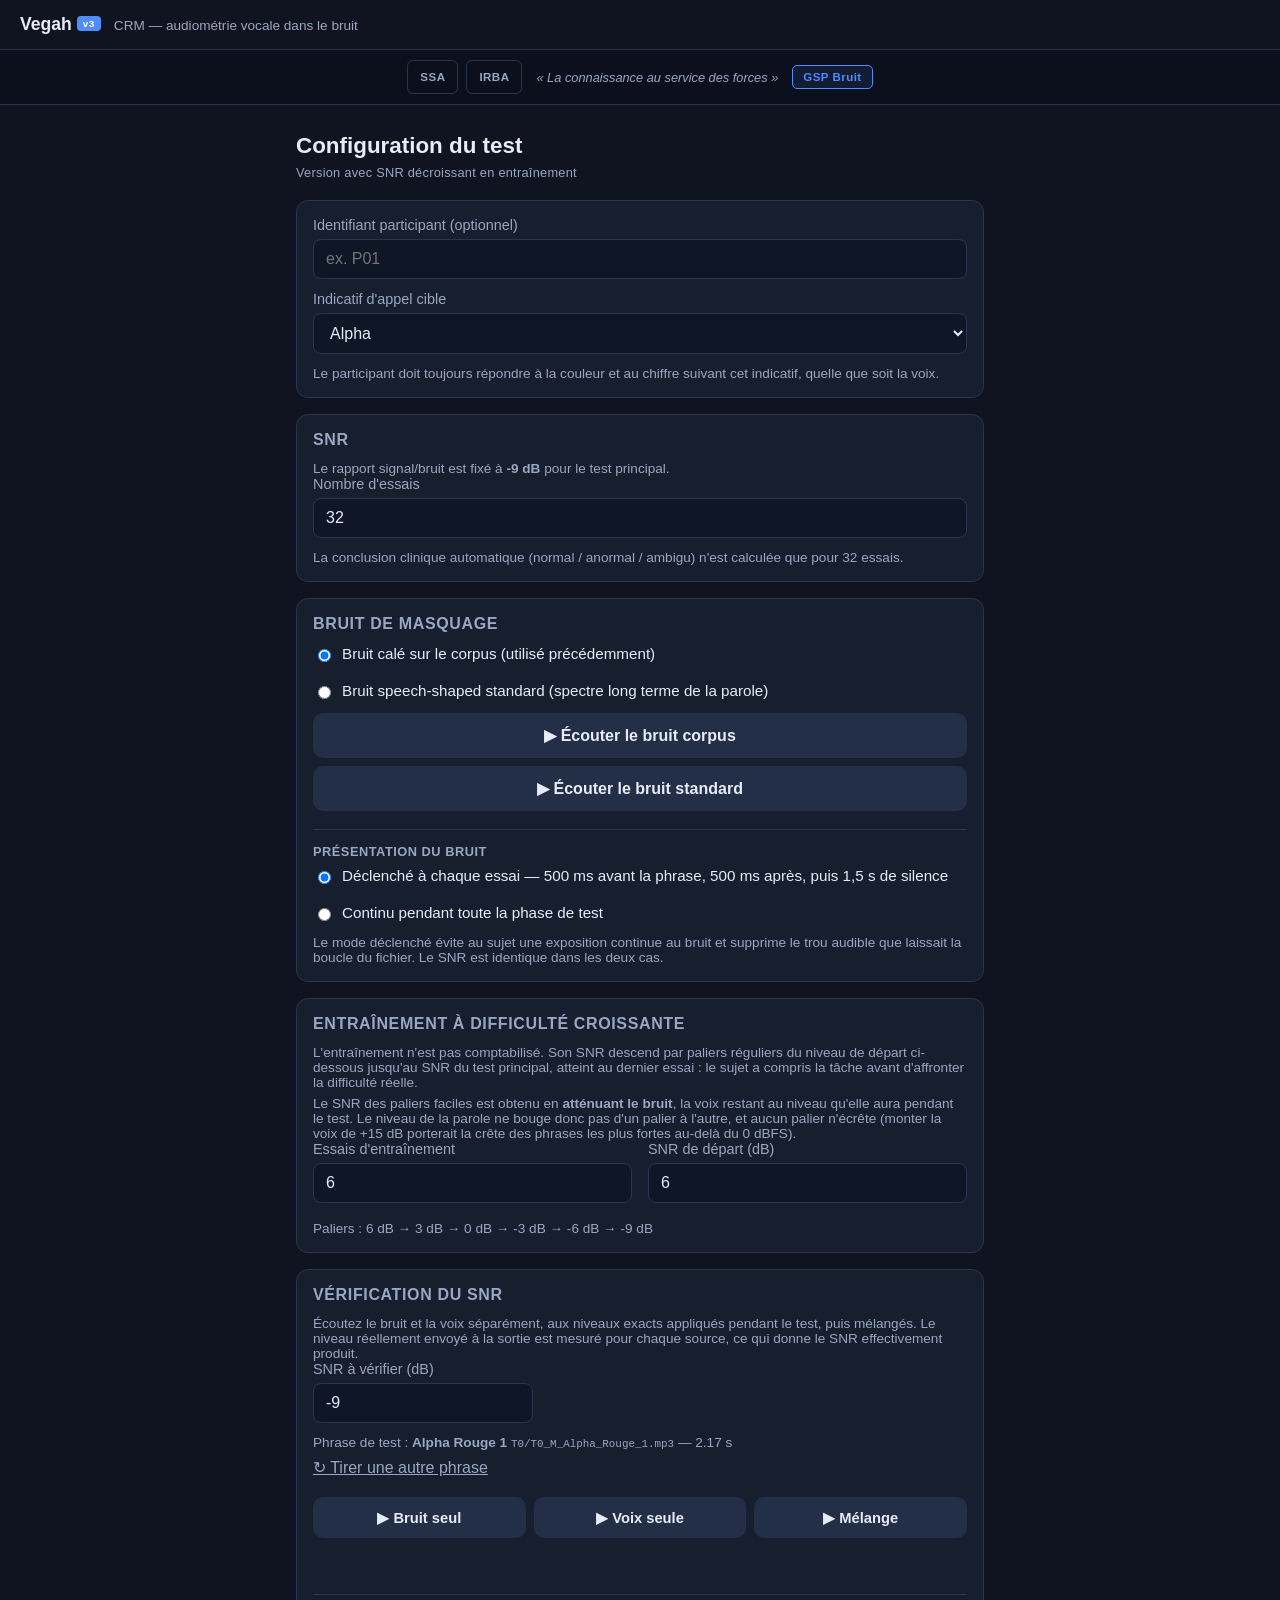
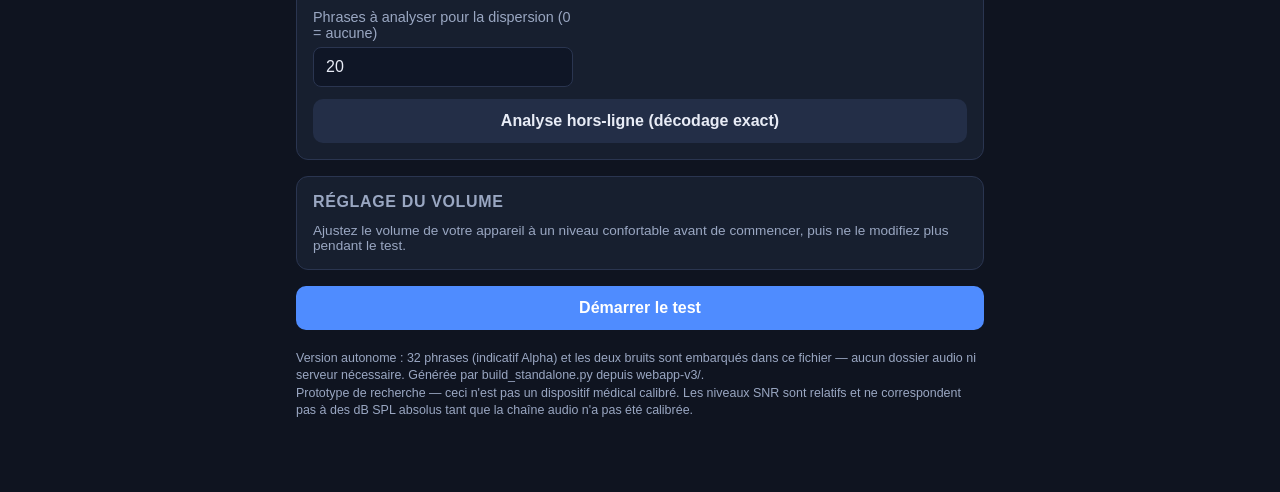
==== v3/index.html @ a7881db2 "Add files via upload" ====
<!DOCTYPE html>
<html lang="fr">
<head>
<meta charset="UTF-8">
<meta name="viewport" content="width=device-width, initial-scale=1, maximum-scale=1">
<title>Vegah v3 — Version avec SNR décroissant en entraînement — version autonome (32 phrases)</title>
<style>
:root {
  --bg: #0f1420;
  --panel: #171f2f;
  --panel-border: #2a3550;
  --text: #e8ecf6;
  --text-dim: #9aa7c2;
  --accent: #4f8cff;
  --accent-dark: #2f5fce;
  --ok: #34c77b;
  --bad: #ff5c6c;
  --warn: #f0b429;

  --c-bleu: #2f6fed;
  --c-jaune: #e8c33a;
  --c-rouge: #e0453f;
  --c-vert: #3aa85a;
}

* { box-sizing: border-box; }

body {
  margin: 0;
  font-family: -apple-system, BlinkMacSystemFont, "Segoe UI", Roboto, Helvetica, Arial, sans-serif;
  background: var(--bg);
  color: var(--text);
  min-height: 100vh;
}

.topbar {
  display: flex;
  justify-content: space-between;
  align-items: center;
  padding: 14px 20px;
  border-bottom: 1px solid var(--panel-border);
  position: sticky;
  top: 0;
  background: var(--bg);
  z-index: 10;
}

.brand { font-weight: 700; font-size: 1.1rem; }

.institution-bar {
  display: flex;
  align-items: center;
  justify-content: center;
  gap: 14px;
  padding: 10px 20px;
  border-bottom: 1px solid var(--panel-border);
  background: #0b101c;
  flex-wrap: wrap;
}
.institution-logos { display: flex; align-items: center; gap: 8px; }
.institution-logos img { height: 34px; width: auto; display: block; }
.logo-badge {
  display: inline-flex;
  align-items: center;
  justify-content: center;
  height: 34px;
  padding: 0 12px;
  border-radius: 6px;
  border: 1px solid var(--panel-border);
  color: var(--text-dim);
  font-size: 0.72rem;
  font-weight: 700;
  letter-spacing: .04em;
}
.motto {
  color: var(--text-dim);
  font-size: 0.8rem;
  font-style: italic;
}
.brand-sub { font-weight: 400; color: var(--text-dim); font-size: 0.85rem; margin-left: 8px; }
.trial-counter { color: var(--text-dim); font-variant-numeric: tabular-nums; }

#app { max-width: 720px; margin: 0 auto; padding: 20px 16px 60px; }

.screen { display: none; }
.screen.active { display: block; animation: fadein .25s ease; }
@keyframes fadein { from { opacity: 0; transform: translateY(4px);} to { opacity: 1; transform: translateY(0);} }

h1 { font-size: 1.4rem; margin: 8px 0 16px; }
h2 { font-size: 1rem; margin: 0 0 12px; color: var(--text-dim); text-transform: uppercase; letter-spacing: .04em; }

.card {
  background: var(--panel);
  border: 1px solid var(--panel-border);
  border-radius: 12px;
  padding: 16px;
  margin-bottom: 16px;
}

label {
  display: flex;
  flex-direction: column;
  gap: 6px;
  font-size: 0.9rem;
  color: var(--text-dim);
  margin-bottom: 12px;
}
label:last-child { margin-bottom: 0; }

input[type="text"], input[type="number"], select {
  background: #0f1626;
  border: 1px solid var(--panel-border);
  color: var(--text);
  border-radius: 8px;
  padding: 10px 12px;
  font-size: 1rem;
}

.radio-row { display: flex; flex-direction: column; gap: 8px; margin-bottom: 14px; }
.radio-row label { flex-direction: row; align-items: center; gap: 8px; color: var(--text); font-size: 0.95rem; }

.hint { color: var(--text-dim); font-size: 0.85rem; margin: 6px 0 0; }
.disclaimer { color: var(--text-dim); font-size: 0.78rem; margin-top: 20px; line-height: 1.4; }

button {
  font-family: inherit;
  cursor: pointer;
  border: none;
  border-radius: 10px;
  padding: 13px 20px;
  font-size: 1rem;
  font-weight: 600;
}

.btn-primary { background: var(--accent); color: white; width: 100%; }
.btn-primary:active { background: var(--accent-dark); }
.btn-secondary { background: #232e47; color: var(--text); }
.btn-link { background: none; color: var(--text-dim); font-weight: 400; text-decoration: underline; padding: 8px; }

.test-status {
  display: flex;
  justify-content: space-between;
  color: var(--text-dim);
  font-size: 0.9rem;
  margin-bottom: 24px;
}

.live-score { text-align: center; font-size: 0.85rem; color: var(--text-dim); margin-top: 6px; }
.live-score strong { color: var(--text); font-variant-numeric: tabular-nums; }

.listen-zone { display: flex; flex-direction: column; align-items: center; gap: 10px; margin: 30px 0; }
.btn-play { background: var(--accent); color: white; font-size: 1.1rem; padding: 18px 30px; border-radius: 50px; width: 100%; max-width: 320px; }
.btn-play:disabled { background: #33415e; color: var(--text-dim); }

.instruction { text-align: center; color: var(--text-dim); margin-bottom: 18px; }
.instruction strong { color: var(--text); }

.grid {
  display: grid;
  /* minmax(0, 1fr) et non 1fr : sinon la largeur minimale du contenu des
     boutons impose une grille plus large que l'écran, et la 8e colonne passe
     hors champ sur téléphone. */
  grid-template-columns: repeat(8, minmax(0, 1fr));
  gap: 8px;
  margin-bottom: 20px;
}

.grid-btn {
  aspect-ratio: 1;
  padding: 0;        /* annule le padding 13px/20px de la règle button globale */
  min-width: 0;
  border-radius: 10px;
  color: white;
  font-size: 1.2rem;
  font-weight: 700;
  display: flex;
  align-items: center;
  justify-content: center;
  opacity: 0.92;
  transition: transform .1s ease, opacity .1s ease;
}
.grid-btn:active { transform: scale(0.93); opacity: 1; }
.grid-btn:disabled { opacity: 0.35; }

.grid-btn.Bleu { background: var(--c-bleu); }
.grid-btn.Jaune { background: var(--c-jaune); color: #2a2200; }
.grid-btn.Rouge { background: var(--c-rouge); }
.grid-btn.Vert { background: var(--c-vert); }

.grid-btn.correct { outline: 3px solid var(--ok); }
.grid-btn.incorrect { outline: 3px solid var(--bad); }

.results-actions { display: flex; gap: 12px; margin: 20px 0; }
.results-actions button { flex: 1; }

.results-table { width: 100%; border-collapse: collapse; font-size: 0.82rem; margin-top: 20px; }
.results-table th, .results-table td { border-bottom: 1px solid var(--panel-border); padding: 6px 8px; text-align: left; color: var(--text-dim); }
.results-table th { color: var(--text); position: sticky; top: 48px; background: var(--bg); }

/* Sur tout écran de téléphone, la grille déborde un peu du padding de la page
   pour gagner en surface tactile, sans toucher aux marges des cartes. Le
   seuil est large : sans lui, un iPhone Pro Max (430 px) se retrouvait avec
   des boutons plus petits qu'un iPhone 15 Pro (393 px). */
@media (max-width: 560px) {
  .grid { gap: 4px; margin-left: -6px; margin-right: -6px; }
}
@media (max-width: 420px) {
  .grid-btn { font-size: 0.9rem; border-radius: 6px; }
}

/* ---------------------------------------------- vérification du SNR */
.verif-buttons {
  display: grid;
  grid-template-columns: repeat(3, 1fr);
  gap: 8px;
  margin: 12px 0 4px;
}
.verif-buttons button { padding: 12px 6px; font-size: 0.92rem; }
#btnVerifStop { display: block; margin: 0 auto; }

.verif-measure { margin-top: 14px; }
.verif-measure:empty { margin-top: 0; }
.verif-measure h3 {
  font-size: 0.8rem;
  text-transform: uppercase;
  letter-spacing: .04em;
  color: var(--text-dim);
  margin: 16px 0 6px;
}
.verif-table { width: 100%; border-collapse: collapse; font-size: 0.85rem; }
.verif-table td {
  border-bottom: 1px solid var(--panel-border);
  padding: 6px 0;
  color: var(--text-dim);
  vertical-align: top;
}
.verif-table td.num {
  text-align: right;
  color: var(--text);
  font-variant-numeric: tabular-nums;
  white-space: nowrap;
  padding-left: 10px;
}
.verif-verdict { font-size: 0.88rem; margin: 10px 0 0; }
.ok { color: var(--ok); }
.bad { color: var(--bad); }
.mono { font-family: ui-monospace, SFMono-Regular, Menlo, monospace; font-size: 0.8em; color: var(--text-dim); }
.verif-offline-controls { margin-top: 18px; border-top: 1px solid var(--panel-border); padding-top: 14px; }

/* ---------------------------------------------- page patient */
.patient-lead { font-size: 1rem; line-height: 1.5; margin: 0 0 14px; }

.callsign-badge {
  display: block;
  text-align: center;
  font-size: 2rem;
  font-weight: 800;
  letter-spacing: .12em;
  color: var(--text);
  background: #0f1626;
  border: 1px solid var(--accent);
  border-radius: 12px;
  padding: 14px 10px;
  margin: 0 0 18px;
}

.steps { margin: 0; padding-left: 20px; }
.steps li { margin-bottom: 10px; line-height: 1.45; font-size: 0.95rem; }
.steps li:last-child { margin-bottom: 0; }

.examiner-link { display: block; margin: 24px auto 0; font-size: 0.8rem; opacity: 0.6; }
.field-error {
  display: none;
  color: var(--bad);
  font-size: 0.85rem;
  margin: 4px 0 0;
}

.subhead {
  font-size: 0.8rem;
  text-transform: uppercase;
  letter-spacing: .04em;
  color: var(--text-dim);
  margin: 18px 0 8px;
  padding-top: 14px;
  border-top: 1px solid var(--panel-border);
}

/* ---------------------------------------------- message de vigilance */
.vigilance {
  background: rgba(240, 180, 41, 0.08);
  border: 1px solid rgba(240, 180, 41, 0.45);
  border-left: 4px solid var(--warn);
  border-radius: 10px;
  padding: 14px 16px;
  margin-bottom: 16px;
}
.vigilance p { margin: 0 0 8px; font-size: 0.9rem; line-height: 1.45; }
.vigilance p:last-child { margin-bottom: 0; }
.vigilance-title {
  color: var(--warn);
  font-weight: 700;
  font-size: 0.95rem !important;
}
.vigilance-title::before { content: "⚠ "; }

.vigilance .ack {
  display: flex;
  flex-direction: row;
  align-items: flex-start;
  gap: 10px;
  margin: 14px 0 0;
  padding-top: 12px;
  border-top: 1px solid rgba(240, 180, 41, 0.3);
  color: var(--text);
  font-size: 0.9rem;
  line-height: 1.45;
  cursor: pointer;
}
.vigilance .ack input[type="checkbox"] {
  width: 20px;
  height: 20px;
  margin: 1px 0 0;
  accent-color: var(--warn);
  flex: 0 0 auto;
  cursor: pointer;
}
.vigilance .field-error { margin-top: 8px; }

.gsp-badge {
  display: inline-flex;
  align-items: center;
  height: 24px;
  padding: 0 10px;
  border-radius: 5px;
  border: 1px solid var(--accent);
  color: var(--accent);
  background: rgba(79, 140, 255, 0.10);
  font-size: 0.72rem;
  font-weight: 700;
  letter-spacing: .04em;
  white-space: nowrap;
}

/* le graphique et le tableau de résultats ne doivent jamais élargir la page */
#resultsChart { max-width: 100%; height: auto; }

.table-scroll {
  overflow-x: auto;
  -webkit-overflow-scrolling: touch;
  margin-top: 20px;
}
.table-scroll .results-table { margin-top: 0; }

/* Page patient : ni le SNR ni le score en cours ne sont montrés au sujet */
body[data-hide-parameters] #snrLabel,
body[data-hide-parameters] #liveScore { display: none; }
body[data-hide-parameters] .test-status { justify-content: center; }

/* ---------------------------------------------- entraînement à difficulté croissante (v3) */
.version-badge {
  display: inline-block;
  font-size: 0.62rem;
  font-weight: 700;
  letter-spacing: 0.06em;
  padding: 2px 6px;
  border-radius: 4px;
  background: var(--accent);
  color: #fff;
  vertical-align: 3px;
}

/* Jauge de progression de l'entraînement : une pastille par palier de SNR,
   remplies jusqu'au palier en cours. Visible aussi côté patient — elle
   annonce que ça se durcit sans révéler le SNR. */
.practice-meter {
  display: flex;
  align-items: center;
  justify-content: center;
  gap: 6px;
  margin: -14px 0 22px;
}
.pm-dot {
  width: 9px;
  height: 9px;
  border-radius: 50%;
  border: 1px solid var(--text-dim);
  opacity: 0.5;
}
.pm-dot.on { background: var(--accent); border-color: var(--accent); opacity: 1; }
.pm-label {
  margin-left: 6px;
  font-size: 0.75rem;
  color: var(--text-dim);
}

/* Mention de version, sous le titre des écrans d'accueil et de résultats. */
.version-line {
  margin: -10px 0 20px;
  font-size: 0.8rem;
  letter-spacing: 0.02em;
  color: var(--text-dim);
}

.field-row { display: flex; flex-wrap: wrap; gap: 16px; }
.field-row label { flex: 1 1 180px; }

</style>
</head>
<body>

<header class="topbar">
  <div class="brand">Vegah <span class="version-badge" title="Version avec SNR décroissant en entraînement">v3</span> <span class="brand-sub">CRM — audiométrie vocale dans le bruit</span></div>
  <div id="trialCounter" class="trial-counter"></div>
</header>

<div class="institution-bar">
  <div class="institution-logos">
    <span class="logo-badge" id="logoSSA" title="Service de Santé des Armées">SSA</span>
    <span class="logo-badge" id="logoIRBA" title="Institut de Recherche Biomédicale des Armées">IRBA</span>
  </div>
  <span class="motto">« La connaissance au service des forces »</span>
  <span class="gsp-badge">GSP Bruit</span>
</div>

<main id="app">

  <!-- ===================== ÉCRAN 1 : ACCUEIL / CONFIGURATION ===================== -->
  <section id="screen-setup" class="screen active">
    <h1>Configuration du test</h1>
    <p class="version-line">Version avec SNR décroissant en entraînement</p>

    <div class="card">
      <label>Identifiant participant (optionnel)
        <input type="text" id="participantId" placeholder="ex. P01">
      </label>

      <label>Indicatif d'appel cible
        <select id="targetCallsign">
          <option>Alpha</option>
        </select>
      </label>
      <p class="hint">Le participant doit toujours répondre à la couleur et au chiffre suivant cet indicatif, quelle que soit la voix.</p>
    </div>

    <div class="card">
      <h2>SNR</h2>
      <p class="hint">Le rapport signal/bruit est fixé à <strong>-9 dB</strong> pour le test principal.</p>
      <label>Nombre d'essais <input type="number" id="numTrials" value="32" min="1"></label>
      <p class="hint">La conclusion clinique automatique (normal / anormal / ambigu) n'est calculée que pour 32 essais.</p>
    </div>

    <div class="card">
      <h2>Bruit de masquage</h2>
      <div class="radio-row">
        <label><input type="radio" name="noiseType" value="corpus" checked> Bruit calé sur le corpus (utilisé précédemment)</label>
        <label><input type="radio" name="noiseType" value="standard"> Bruit speech-shaped standard (spectre long terme de la parole)</label>
      </div>
      <button id="btnPreviewCorpus" class="btn-secondary" style="display:block;width:100%">▶ Écouter le bruit corpus</button>
      <button id="btnPreviewStandard" class="btn-secondary" style="display:block;width:100%;margin-top:8px">▶ Écouter le bruit standard</button>

      <h3 class="subhead">Présentation du bruit</h3>
      <div class="radio-row">
        <label><input type="radio" name="noisePresentation" value="declenche" checked> Déclenché à chaque essai — 500 ms avant la phrase, 500 ms après, puis 1,5 s de silence</label>
        <label><input type="radio" name="noisePresentation" value="continu"> Continu pendant toute la phase de test</label>
      </div>
      <p class="hint">Le mode déclenché évite au sujet une exposition continue au bruit et supprime le trou audible que laissait la boucle du fichier. Le SNR est identique dans les deux cas.</p>
    </div>

    <div class="card">
      <h2>Entraînement à difficulté croissante</h2>
      <p class="hint">L'entraînement n'est pas comptabilisé. Son SNR descend par paliers réguliers
      du niveau de départ ci-dessous jusqu'au SNR du test principal, atteint au dernier essai :
      le sujet a compris la tâche avant d'affronter la difficulté réelle.</p>
      <p class="hint">Le SNR des paliers faciles est obtenu en <strong>atténuant le bruit</strong>, la voix
      restant au niveau qu'elle aura pendant le test. Le niveau de la parole ne bouge donc pas d'un
      palier à l'autre, et aucun palier n'écrête (monter la voix de +15 dB porterait la crête des
      phrases les plus fortes au-delà du 0 dBFS).</p>
      <div class="field-row">
        <label>Essais d'entraînement <input type="number" id="practiceTrials" value="6" min="0" max="20"></label>
        <label>SNR de départ (dB) <input type="number" id="practiceSnrStart" value="6" step="1"></label>
      </div>
      <p class="hint" id="practiceLadderPreview"></p>
    </div>

    <div class="card" id="cardSnrCheck">
      <h2>Vérification du SNR</h2>
      <p class="hint">Écoutez le bruit et la voix séparément, aux niveaux exacts appliqués pendant le test, puis mélangés. Le niveau réellement envoyé à la sortie est mesuré pour chaque source, ce qui donne le SNR effectivement produit.</p>

      <label style="max-width:220px">SNR à vérifier (dB)
        <input type="number" id="verifSnr" value="-9" step="0.5">
      </label>

      <p class="hint" id="verifStimulus"></p>
      <button id="btnVerifNewStim" class="btn-link" style="padding-left:0">↻ Tirer une autre phrase</button>

      <div class="verif-buttons">
        <button id="btnVerifNoise" class="btn-secondary">▶ Bruit seul</button>
        <button id="btnVerifVoice" class="btn-secondary">▶ Voix seule</button>
        <button id="btnVerifMix" class="btn-secondary">▶ Mélange</button>
      </div>
      <button id="btnVerifStop" class="btn-link">■ Arrêter la lecture</button>

      <div id="verifMeasure" class="verif-measure"></div>

      <div class="verif-offline-controls">
        <label style="max-width:260px">Phrases à analyser pour la dispersion (0 = aucune)
          <input type="number" id="verifNbPhrases" value="20" min="0" max="256">
        </label>
        <button id="btnVerifAnalyse" class="btn-secondary" style="width:100%">Analyse hors-ligne (décodage exact)</button>
      </div>
      <div id="verifOffline" class="verif-measure"></div>
    </div>

    <div class="card">
      <h2>Réglage du volume</h2>
      <p class="hint">Ajustez le volume de votre appareil à un niveau confortable avant de commencer, puis ne le modifiez plus pendant le test.</p>
    </div>

    <button id="btnStart" class="btn-primary">Démarrer le test</button>

    <p class="disclaimer">Version autonome : 32 phrases (indicatif Alpha) et les deux bruits sont embarqués dans ce fichier — aucun dossier audio ni serveur nécessaire. Générée par build_standalone.py depuis webapp-v3/.<br>Prototype de recherche — ceci n'est pas un dispositif médical calibré. Les niveaux SNR sont relatifs et ne correspondent pas à des dB SPL absolus tant que la chaîne audio n'a pas été calibrée.</p>
  </section>

  <!-- ===================== ÉCRAN 2 : TEST ===================== -->
  <section id="screen-test" class="screen">
    <div class="test-status">
      <span id="phaseLabel">Entraînement</span>
      <span id="snrLabel"></span>
    </div>
    <div class="practice-meter" id="practiceMeter" style="display:none"></div>
    <div class="live-score" id="liveScore"></div>

    <div class="listen-zone">
      <button id="btnPlay" class="btn-play">▶ Écouter la phrase</button>
      <button id="btnReplay" class="btn-secondary" style="display:none">↺ Réécouter (1 fois)</button>
    </div>

    <p class="instruction">Cliquez sur la couleur et le chiffre entendus après l'indicatif <strong id="callsignReminder"></strong>.</p>

    <div id="grid" class="grid"></div>

    <button id="btnStop" class="btn-link">Arrêter le test</button>
  </section>

  <!-- ===================== ÉCRAN 3 : RÉSULTATS ===================== -->
  <section id="screen-results" class="screen">
    <h1>Résultats</h1>
    <p class="version-line">Version avec SNR décroissant en entraînement</p>
    <div id="resultsConclusion" class="card"></div>
    <div id="resultsSummary" class="card"></div>
    <canvas id="resultsChart" width="600" height="300"></canvas>
    <div class="results-actions">
      <button id="btnExport" class="btn-primary">⬇ Exporter en CSV</button>
      <button id="btnRestart" class="btn-secondary">Nouveau test</button>
    </div>
    <div class="table-scroll"><table id="resultsTable" class="results-table"></table></div>
  </section>

</main>

<script>
window.EMBEDDED_AUDIO = {"noise/corpus_ssn.mp3": "[data-uri]", "noise/standard_ssn.mp3": "[data-uri]", "T0/T0_M_Alpha_Bleu_1.mp3": "[data-uri]", "T0/T0_M_Alpha_Bleu_2.mp3": "[data-uri]", "T0/T0_M_Alpha_Bleu_3.mp3": "[data-uri]", "T0/T0_M_Alpha_Bleu_4.mp3": "[data-uri]", "T0/T0_M_Alpha_Bleu_5.mp3": "[data-uri]", "T0/T0_M_Alpha_Bleu_6.mp3": "[data-uri]", "T0/T0_M_Alpha_Bleu_7.mp3": "[data-uri]", "T0/T0_M_Alpha_Bleu_8.mp3": "[data-uri]", "T0/T0_M_Alpha_Jaune_1.mp3": "[data-uri]", "T0/T0_M_Alpha_Jaune_2.mp3": "[data-uri]", "T0/T0_M_Alpha_Jaune_3.mp3": "[data-uri]", "T0/T0_M_Alpha_Jaune_4.mp3": "[data-uri]", "T0/T0_M_Alpha_Jaune_5.mp3": "[data-uri]", "T0/T0_M_Alpha_Jaune_6.mp3": "[data-uri]", "T0/T0_M_Alpha_Jaune_7.mp3": "[data-uri]", "T0/T0_M_Alpha_Jaune_8.mp3": "[data-uri]", "T0/T0_M_Alpha_Rouge_1.mp3": "[data-uri]", "T0/T0_M_Alpha_Rouge_2.mp3": "[data-uri]", "T0/T0_M_Alpha_Rouge_3.mp3": "[data-uri]", "T0/T0_M_Alpha_Rouge_4.mp3": "[data-uri]", "T0/T0_M_Alpha_Rouge_5.mp3": "[data-uri]", "T0/T0_M_Alpha_Rouge_6.mp3": "[data-uri]", "T0/T0_M_Alpha_Rouge_7.mp3": "[data-uri]", "T0/T0_M_Alpha_Rouge_8.mp3": "[data-uri]", "T0/T0_M_Alpha_Vert_1.mp3": "[data-uri]", "T0/T0_M_Alpha_Vert_2.mp3": "[data-uri]", "T0/T0_M_Alpha_Vert_3.mp3": "[data-uri]", "T0/T0_M_Alpha_Vert_4.mp3": "[data-uri]", "T0/T0_M_Alpha_Vert_5.mp3": "[data-uri]", "T0/T0_M_Alpha_Vert_6.mp3": "[data-uri]", "T0/T0_M_Alpha_Vert_7.mp3": "[data-uri]", "T0/T0_M_Alpha_Vert_8.mp3": "[data-uri]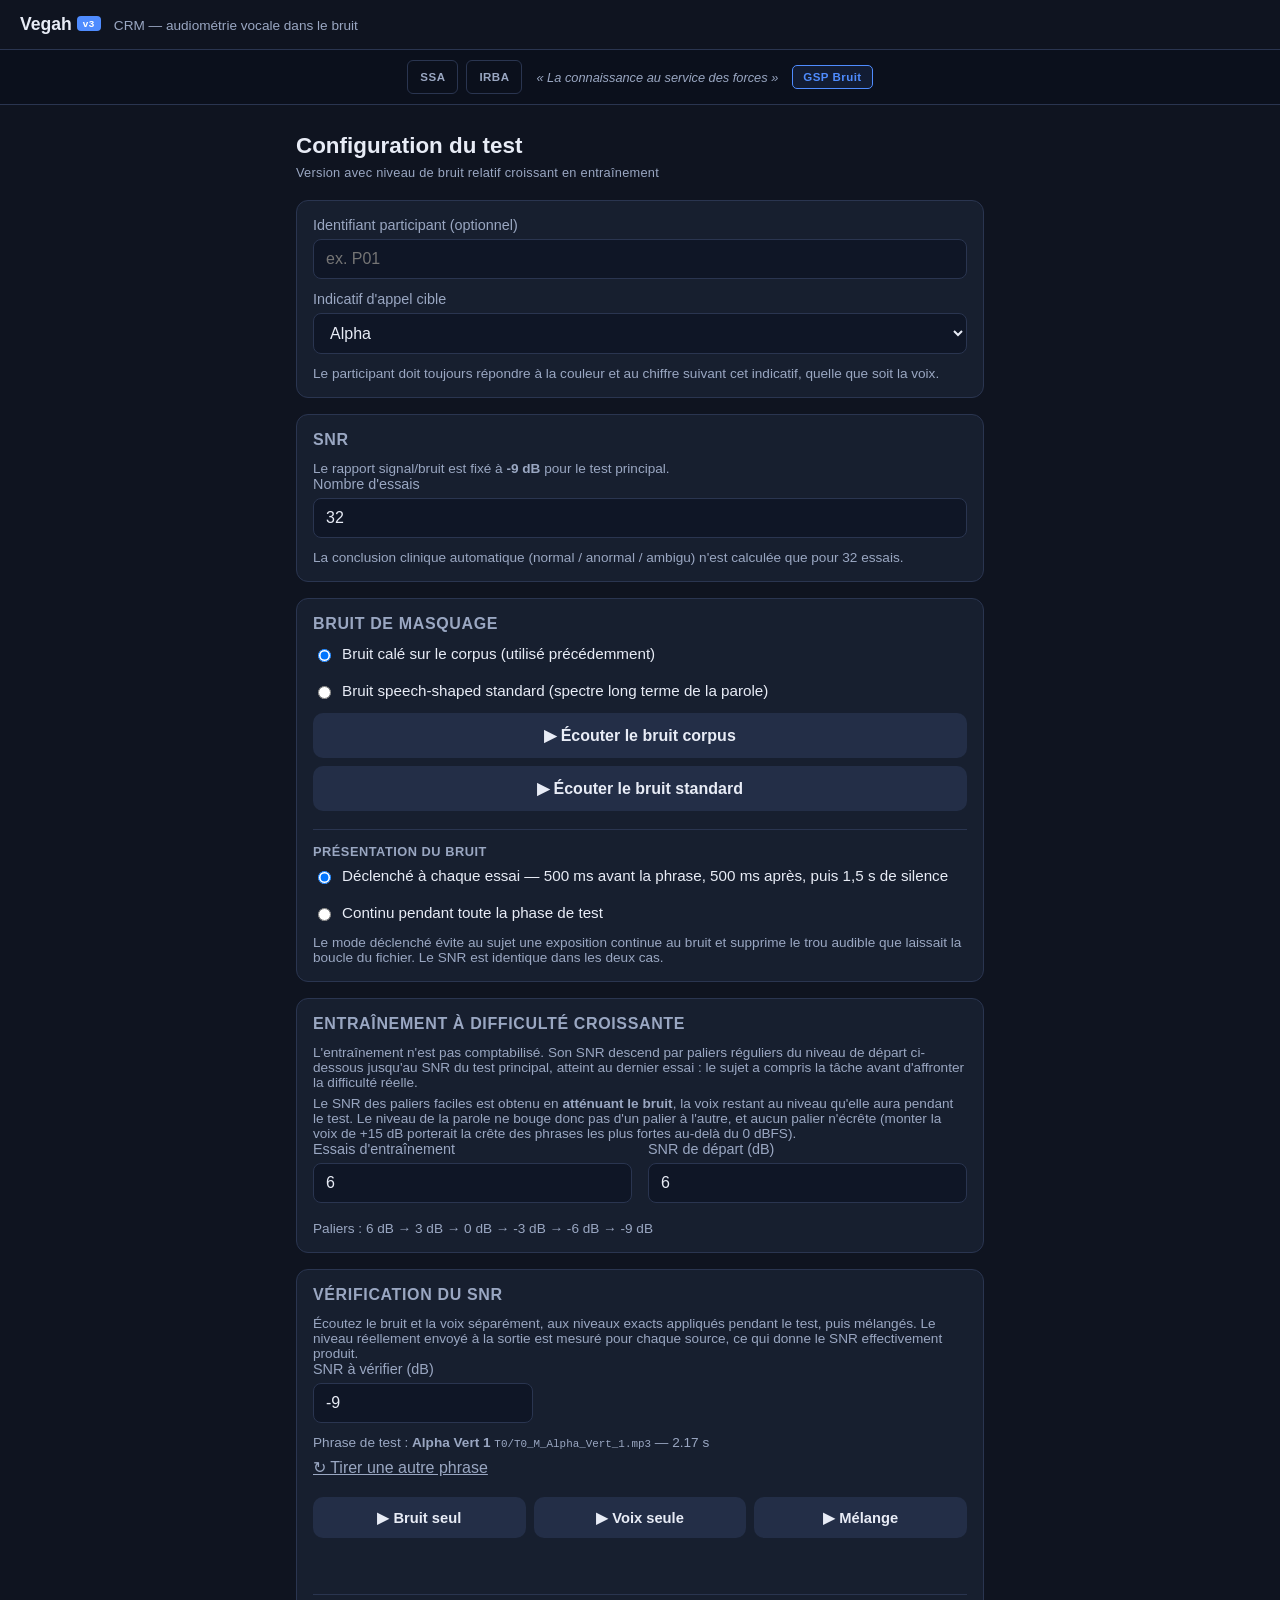
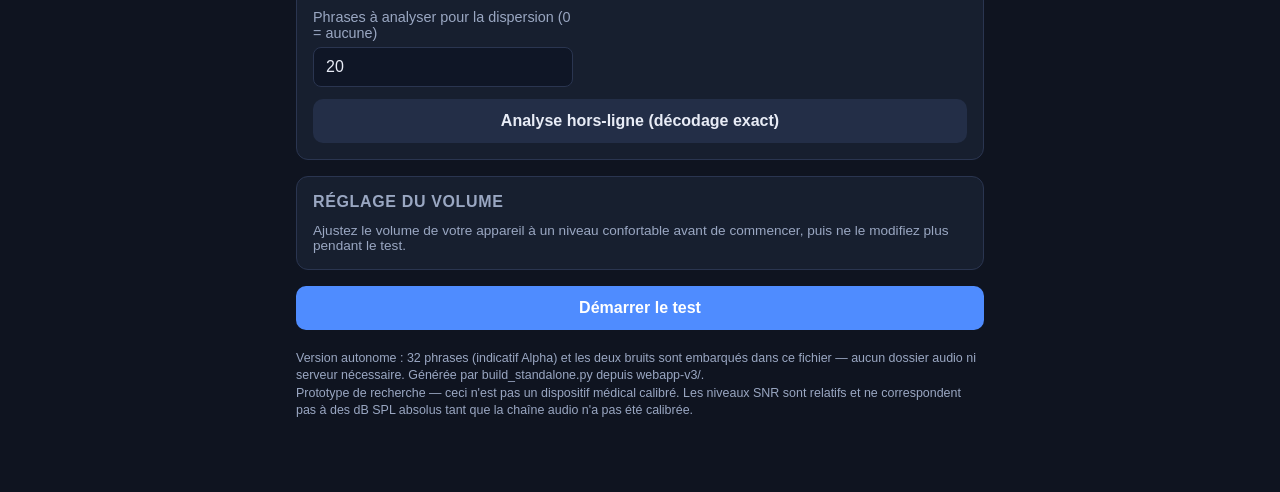
